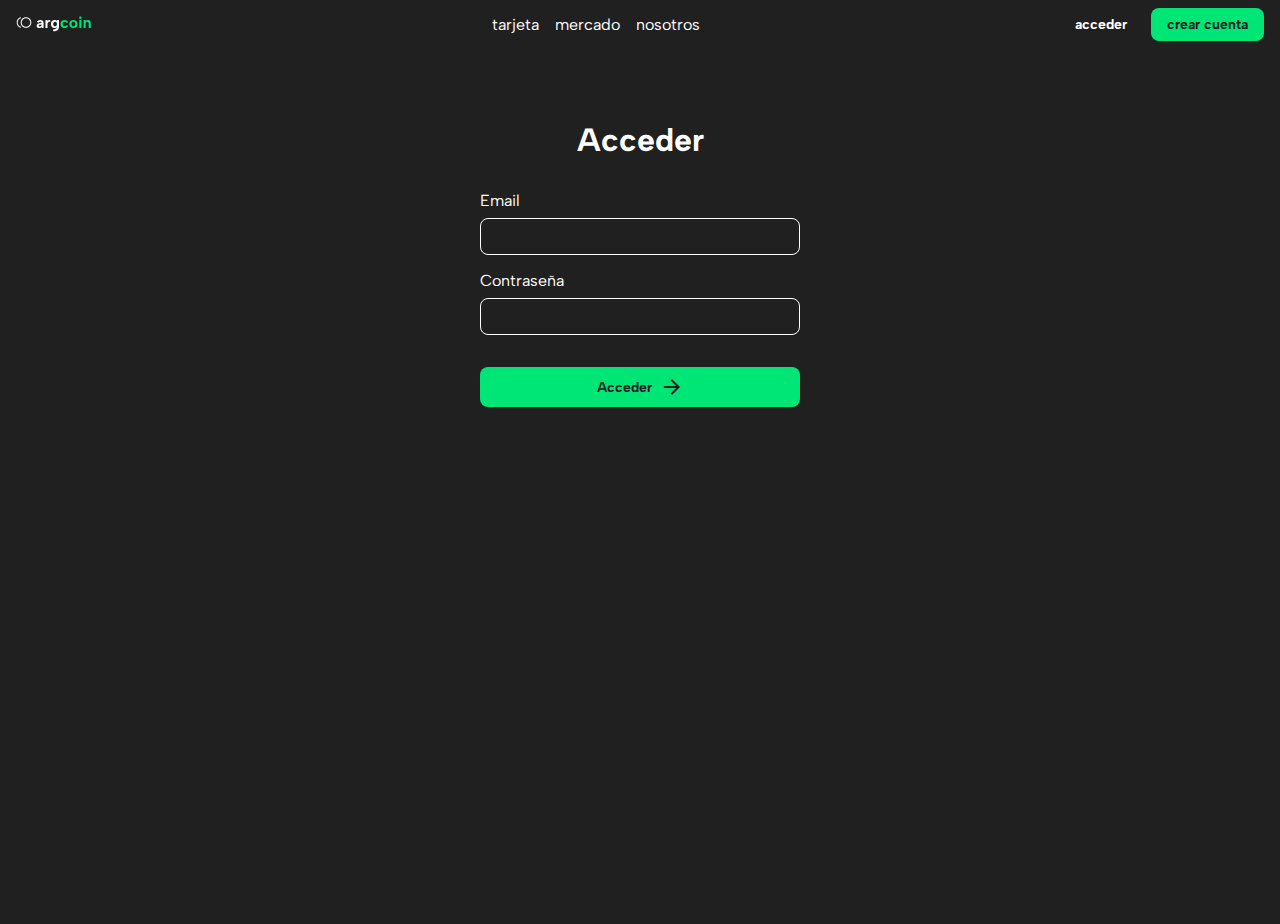
==== pages/acceder.html @ ab8e0594 "initial" ====
<!DOCTYPE html>
<html lang="en">
	<head>
		<meta charset="UTF-8" />
		<meta http-equiv="X-UA-Compatible" content="IE=edge" />
		<meta name="viewport" content="width=device-width, initial-scale=1.0" />
		<title>argcoin | Grow your portfolio</title>
		<link rel="stylesheet" href="../styles/global.css" />
		<link rel="stylesheet" href="../styles/acceder.css" />
		<link rel="preconnect" href="https://fonts.googleapis.com" />
		<link rel="preconnect" href="https://fonts.gstatic.com" crossorigin />
		<link
			href="https://fonts.googleapis.com/css2?family=Albert+Sans:wght@300;400;700&display=swap"
			rel="stylesheet"
		/>
		<link
			rel="stylesheet"
			href="https://fonts.googleapis.com/css2?family=Material+Symbols+Outlined:opsz,wght,FILL,GRAD@20,400,0,0"
		/>
		<link rel="shortcut icon" type="image/svg" href="../assets/favicon.svg" />
	</head>
	<body class="page">
		<header class="header">
			<a href="../">
				<img src="../assets/logo.svg" alt="logo" />
			</a>
			<ul class="header__list">
				<li>
					<a class="header__list__item" href="./tarjeta.html">tarjeta</a>
				</li>
				<li>
					<a class="header__list__item" href="./mercado.html">mercado</a>
				</li>
				<li>
					<a class="header__list__item" href="./nosotros.html">nosotros</a>
				</li>
			</ul>
			<span class="header__buttons">
				<a class="button button__tertiary" href="#">acceder</a>
				<a class="button button__primary" href="./crear-cuenta.html"
					>crear cuenta</a
				>
			</span>
		</header>
		<main class="main">
			<span class="top">
				<h1>Acceder</h1>
			</span>
			<div class="inputs">
				<label class="input">
					Email
					<input class="input__value" type="text" />
				</label>
				<label class="input">
					Contraseña
					<input class="input__value" type="password" />
				</label>
			</div>
			<button class="button button__primary button__custom">
				Acceder
				<span class="material-symbols-outlined icon__black">
					arrow_forward
				</span>
			</button>
		</main>
	</body>
</html>
---- styles/global.css ----
:root {
	--color-black: #202020;
	--color-gray: #9e9e9e;
	--color-primary: #00e676;
	--color-white: #fff;
}

* {
	color: var(--color-white);
	font-family: 'Albert Sans', sans-serif;
	margin: 0;
}

a {
	text-decoration: none;
}

.page {
	background-color: var(--color-black);
	display: flex;
	flex-direction: column;
	gap: 1rem;
	min-height: 100vh;
	padding: 0.5rem 1rem 1rem;
}

.header {
	align-items: center;
	display: flex;
	justify-content: space-between;
}

.header__list {
	align-items: center;
	display: flex;
	gap: 1rem;
	justify-content: center;
	list-style-type: none;
}

.header__list__item:hover,
.header__list__selected {
	color: var(--color-primary);
	font-weight: bold;
}

.header__buttons {
	align-items: center;
	display: flex;
	gap: 0.5rem;
	justify-content: center;
}

.main {
	display: flex;
	flex: 1;
	padding-bottom: 2rem;
}

.button {
	align-items: center;
	border-radius: 0.5rem;
	border: none;
	display: flex;
	font-size: 0.875rem;
	font-weight: bold;
	gap: 0.5rem;
	justify-content: center;
	padding: 0.5rem 1rem;
}

.button__primary {
	background-color: var(--color-primary);
	color: var(--color-black);
}

.button__secondary {
	background-color: var(--color-white);
	color: var(--color-black);
}

.button__tertiary {
	background-color: var(--color-black);
}

.text__primary {
	color: var(--color-primary);
}

.text__gray {
	color: var(--color-gray);
}

.icon__black {
	color: var(--color-black);
}
---- styles/acceder.css ----
.main {
	align-items: center;
	flex-direction: column;
	gap: 2rem;
	justify-content: flex-start;
	padding: 4rem;
}

.top {
	align-items: center;
	display: flex;
	gap: 1rem;
	justify-content: center;
}

.inputs {
	align-items: flex-start;
	display: flex;
	flex-direction: column;
	gap: 1rem;
	justify-content: flex-start;
	max-width: 20rem;
	width: 100%;
}

.input {
	display: flex;
	flex-direction: column;
	width: 100%;
}

.input__value {
	background-color: var(--color-black);
	border-radius: 0.5rem;
	border: 1px solid var(--color-white);
	flex: 1;
	font-size: 1rem;
	margin-top: 0.5rem;
	padding: 0.5rem;
}

.button__custom {
	width: 20rem;
}
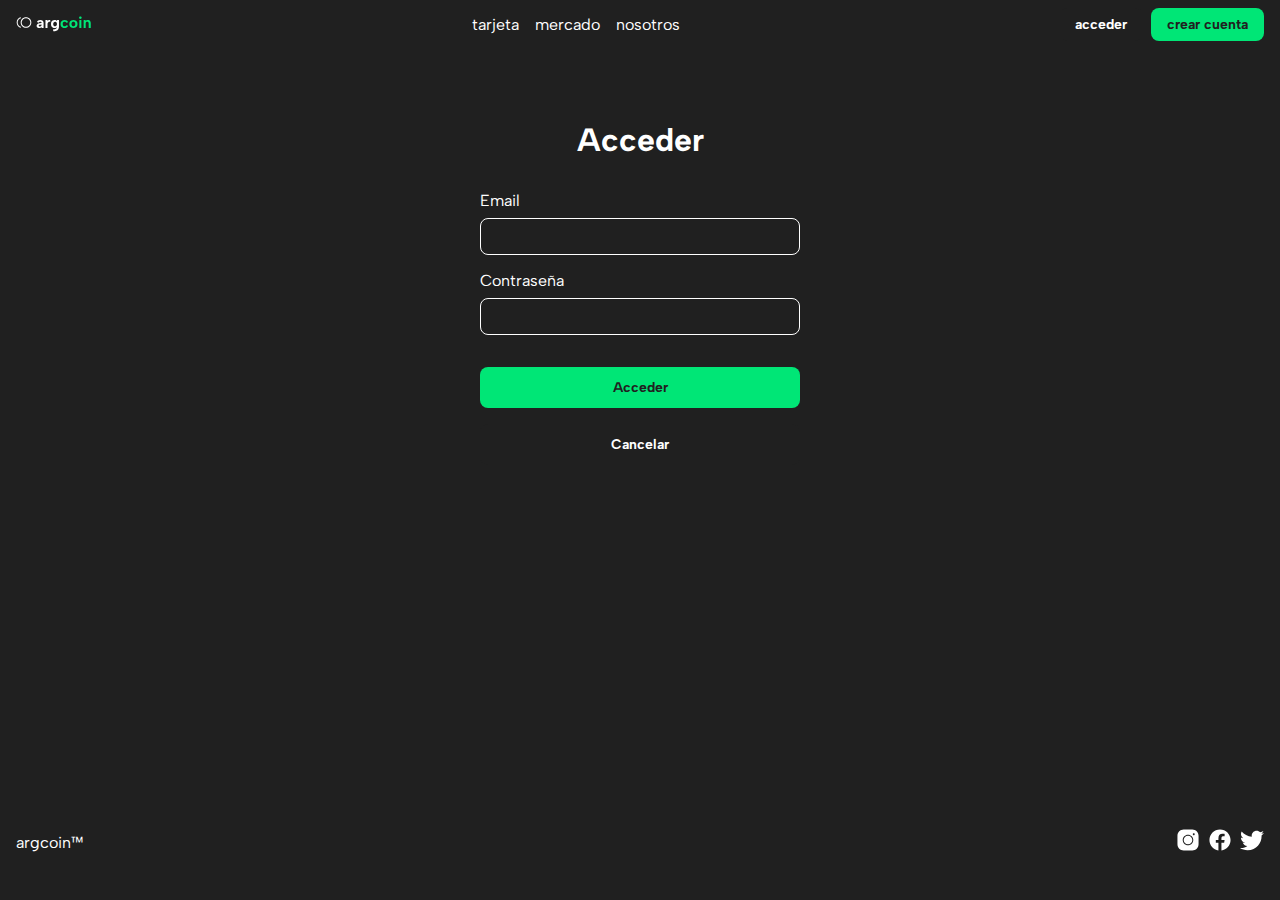
==== commit 17236541: "responsive" ====
--- a/pages/acceder.html
+++ b/pages/acceder.html
@@ -1,67 +1,83 @@
 <!DOCTYPE html>
 <html lang="en">
-	<head>
-		<meta charset="UTF-8" />
-		<meta http-equiv="X-UA-Compatible" content="IE=edge" />
-		<meta name="viewport" content="width=device-width, initial-scale=1.0" />
-		<title>argcoin | Grow your portfolio</title>
-		<link rel="stylesheet" href="../styles/global.css" />
-		<link rel="stylesheet" href="../styles/acceder.css" />
-		<link rel="preconnect" href="https://fonts.googleapis.com" />
-		<link rel="preconnect" href="https://fonts.gstatic.com" crossorigin />
-		<link
-			href="https://fonts.googleapis.com/css2?family=Albert+Sans:wght@300;400;700&display=swap"
-			rel="stylesheet"
-		/>
-		<link
-			rel="stylesheet"
-			href="https://fonts.googleapis.com/css2?family=Material+Symbols+Outlined:opsz,wght,FILL,GRAD@20,400,0,0"
-		/>
-		<link rel="shortcut icon" type="image/svg" href="../assets/favicon.svg" />
-	</head>
-	<body class="page">
-		<header class="header">
-			<a href="../">
-				<img src="../assets/logo.svg" alt="logo" />
-			</a>
-			<ul class="header__list">
-				<li>
-					<a class="header__list__item" href="./tarjeta.html">tarjeta</a>
-				</li>
-				<li>
-					<a class="header__list__item" href="./mercado.html">mercado</a>
-				</li>
-				<li>
-					<a class="header__list__item" href="./nosotros.html">nosotros</a>
-				</li>
-			</ul>
-			<span class="header__buttons">
-				<a class="button button__tertiary" href="#">acceder</a>
-				<a class="button button__primary" href="./crear-cuenta.html"
-					>crear cuenta</a
-				>
-			</span>
-		</header>
-		<main class="main">
-			<span class="top">
-				<h1>Acceder</h1>
-			</span>
-			<div class="inputs">
-				<label class="input">
-					Email
-					<input class="input__value" type="text" />
-				</label>
-				<label class="input">
-					Contraseña
-					<input class="input__value" type="password" />
-				</label>
-			</div>
-			<button class="button button__primary button__custom">
-				Acceder
-				<span class="material-symbols-outlined icon__black">
-					arrow_forward
-				</span>
-			</button>
-		</main>
-	</body>
-</html>
+
+<head>
+	<meta charset="UTF-8" />
+	<meta http-equiv="X-UA-Compatible" content="IE=edge" />
+	<meta name="viewport" content="width=device-width, initial-scale=1.0" />
+	<title>argcoin | Acceder</title>
+	<link rel="stylesheet" href="../styles/global.css" />
+	<link rel="stylesheet" href="../styles/acceder.css" />
+	<link rel="preconnect" href="https://fonts.googleapis.com" />
+	<link rel="preconnect" href="https://fonts.gstatic.com" crossorigin />
+	<link href="https://fonts.googleapis.com/css2?family=Albert+Sans:wght@300;400;700&display=swap" rel="stylesheet" />
+	<link rel="stylesheet"
+		href="https://fonts.googleapis.com/css2?family=Material+Symbols+Outlined:opsz,wght,FILL,GRAD@20,400,0,0" />
+	<link rel="shortcut icon" type="image/svg" href="../assets/favicon.svg" />
+</head>
+
+<body class="page">
+	<header class="header">
+		<a href="../">
+			<img class="header__logo" src="../assets/logo.svg" alt="logo" />
+			<img class="header__favicon" src="../assets/favicon.svg" alt="logo" />
+		</a>
+		<ul class="header__list">
+			<li>
+				<a class="header__list__item" href="./tarjeta.html">tarjeta</a>
+			</li>
+			<li>
+				<a class="header__list__item" href="./mercado.html">mercado</a>
+			</li>
+			<li>
+				<a class="header__list__item" href="./nosotros.html">nosotros</a>
+			</li>
+		</ul>
+		<span class="header__buttons">
+			<a class="button button__tertiary" href="#">acceder</a>
+			<a class="button button__primary" href="./crear-cuenta.html">crear cuenta</a>
+		</span>
+	</header>
+	<main class="main">
+		<span class="top">
+			<h1>Acceder</h1>
+		</span>
+		<form class="inputs">
+			<label class="input">
+				Email
+				<input class="input__value" type="text" required />
+			</label>
+			<label class="input">
+				Contraseña
+				<input class="input__value" type="password" required />
+			</label>
+			<input class="button button__primary button__custom" type="submit" value="Acceder" />
+			<input class="button button__tertiary button__custom" type="reset" value="Cancelar" />
+		</form>
+	</main>
+	<footer class="footer">
+		<p>
+			argcoin™
+		</p>
+		<ul class="footer__social">
+			<li>
+				<a href="https://www.instagram.com/argcoin" target="_blank">
+					<img src="../assets/social/instagram.svg" alt="Instagram">
+				</a>
+			</li>
+			<li>
+				<a href="https://www.facebook.com/argcoin">
+					<img src="../assets/social/facebook.svg" alt="Facebook">
+				</a>
+			</li>
+			<li>
+				<a href="https://www.twitter.com/argcoin">
+					<img src="../assets/social/twitter.svg" alt="Twitter">
+				</a>
+			</li>
+		</ul>
+
+	</footer>
+</body>
+
+</html>--- a/styles/global.css
+++ b/styles/global.css
@@ -3,13 +3,24 @@
 	--color-gray: #9e9e9e;
 	--color-primary: #00e676;
 	--color-white: #fff;
+	--footer-height: 27.63px;
 }
 
-* {
+  body {
+    -moz-osx-font-smoothing: grayscale;
+    -webkit-font-smoothing: antialiased;
+    overscroll-behavior: none;
+  }
+
+  *,
+  *:before,
+  *:after {
+	box-sizing: border-box;
 	color: var(--color-white);
 	font-family: 'Albert Sans', sans-serif;
-	margin: 0;
-}
+    margin: 0;
+    padding: 0;
+  }
 
 a {
 	text-decoration: none;
@@ -20,14 +31,39 @@
 	display: flex;
 	flex-direction: column;
 	gap: 1rem;
-	min-height: 100vh;
+	min-height: calc(100vh - var(--footer-height));
 	padding: 0.5rem 1rem 1rem;
 }
 
 .header {
 	align-items: center;
 	display: flex;
+	flex-wrap: wrap;
 	justify-content: space-between;
+}
+
+@media (max-width: 520px) {
+	.header {
+		gap: 2rem;
+		padding: 1rem;
+	}
+
+	.header > a {
+		order: 1;
+	}
+
+	.header > a > .header__logo {
+		display: none;
+	}
+
+	.header > a > .header__favicon {
+		display: initial;
+		width: 1rem;
+	}
+}
+
+.header__favicon {
+	display: none;
 }
 
 .header__list {
@@ -36,6 +72,14 @@
 	gap: 1rem;
 	justify-content: center;
 	list-style-type: none;
+}
+
+@media (max-width: 520px) {
+.header__list {
+		justify-content: space-around;
+		order: 3;
+		width: 100%;
+	}
 }
 
 .header__list__item:hover,
@@ -51,10 +95,29 @@
 	justify-content: center;
 }
 
+@media (max-width: 520px) {
+ .header__buttons {
+		order: 2;
+	}
+}
+
 .main {
 	display: flex;
 	flex: 1;
 	padding-bottom: 2rem;
+}
+
+.footer {
+	align-items: center;
+	display: flex;
+	justify-content: space-between;
+	width: 100%;
+}
+
+.footer__social {
+	display: flex;
+	gap: 0.5rem;
+	list-style-type: none;
 }
 
 .button {
--- a/styles/acceder.css
+++ b/styles/acceder.css
@@ -40,5 +40,12 @@
 }
 
 .button__custom {
+	margin-top: 1rem;
+	max-width: 100%;
+	padding: 0.75rem 1rem;
 	width: 20rem;
 }
+
+.button__custom:last-child {
+	margin-top: 0;
+}
